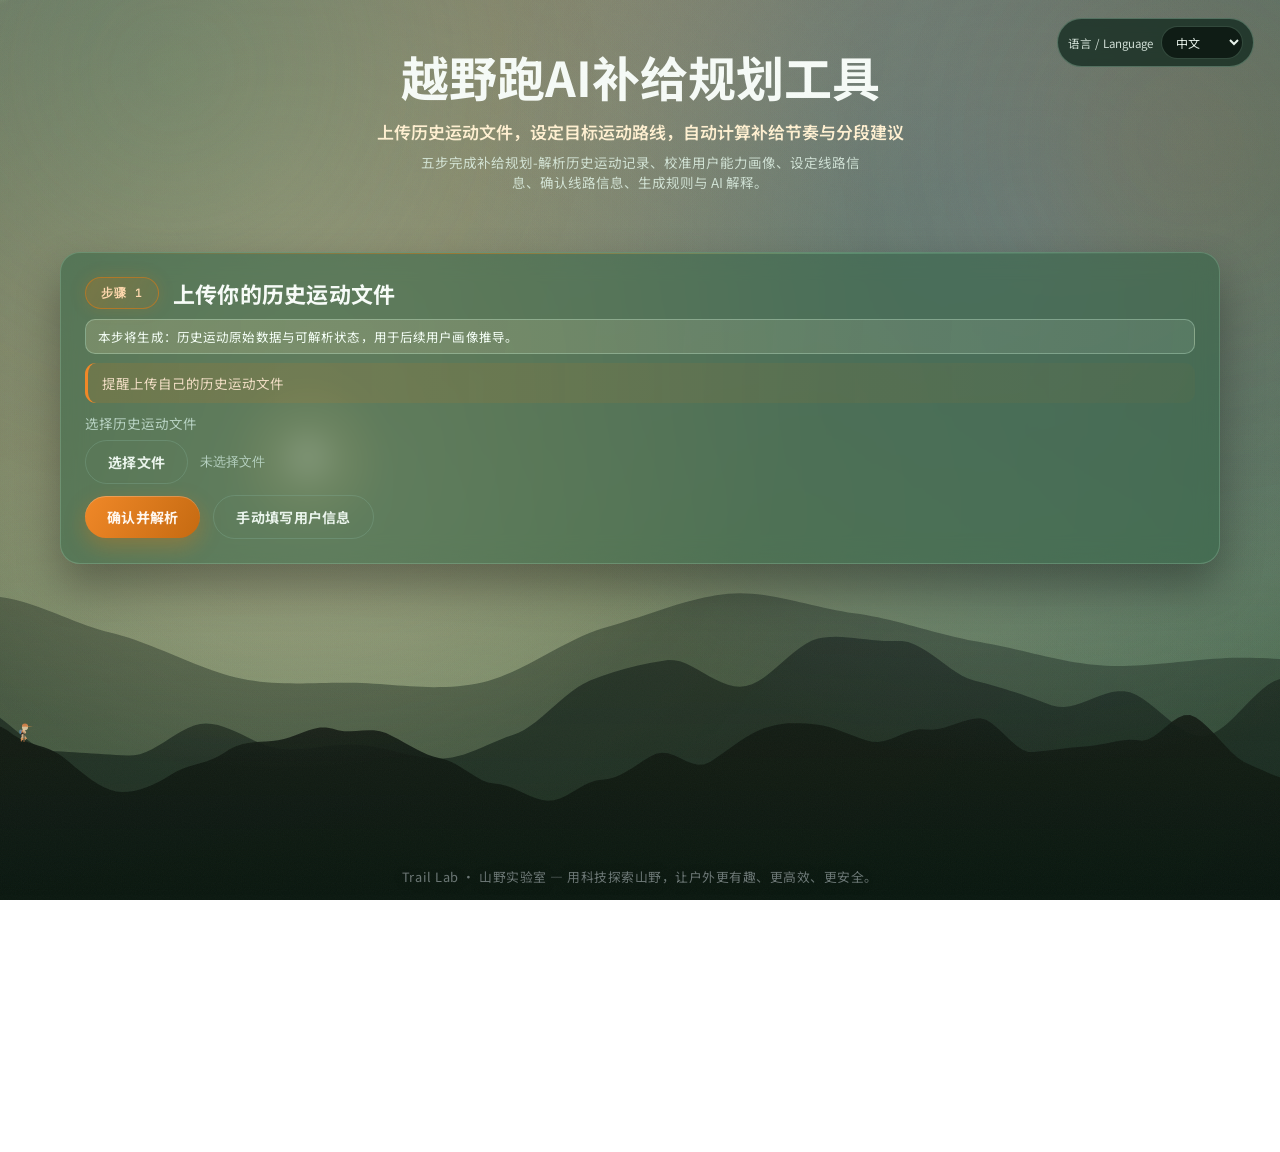
==== 03_Code/web/index.html @ bd2b6ee0 "feat(web): constrain step-3 aid-station distance & climb positions to total distance, climb heights " ====
<!doctype html>
<html lang="zh-CN">
  <head>
    <meta charset="UTF-8" />
    <meta name="viewport" content="width=device-width, initial-scale=1.0" />
    <title>Trail Lab · 山野实验室 — AI Fuel Planner</title>
    <link rel="preconnect" href="https://fonts.googleapis.com" />
    <link rel="preconnect" href="https://fonts.gstatic.com" crossorigin />
    <link
      href="https://fonts.googleapis.com/css2?family=Sora:wght@300;400;600;700;800&family=Noto+Sans+SC:wght@300;400;500;700;900&family=JetBrains+Mono:wght@400;600&display=swap"
      rel="stylesheet"
    />
    <link rel="stylesheet" href="./styles.css?v=20260807n" />
  </head>
  <body>
    <!-- 梦幻山野夜空背景层 -->
    <canvas id="bgCanvas" aria-hidden="true"></canvas>
    <div id="dayNightCycle" class="day-night-cycle" aria-hidden="true">
      <div class="cycle-layer day-layer"></div>
      <div class="cycle-layer dusk-layer"></div>
      <div class="cycle-layer night-layer"></div>
    </div>
    <div class="background-intro" aria-hidden="true">
      <div class="background-copy" id="backgroundHeroInner">
        <h1 id="heroTitle">越野跑智能补给规划 AI Trail run Fuel Planner</h1>
        <p class="hero-tagline" id="heroTagline">上传 FIT运动文件，自动计算补给节奏与分段建议</p>
        <p class="subtitle" id="heroSubtitle">五步完成补给规划-解析历史运动记录、校准用户能力画像、设定线路信息、确认线路信息、生成规则与 AI 解释。</p>
      </div>
    </div>
    <div class="bottom-intro" aria-hidden="true">
      <p class="intro-line intro-line-bottom" id="labIntro">Trail Lab · 山野实验室 — 用科技探索山野，让户外更有趣、更高效、更安全。</p>
    </div>
    <div class="floating-language-switcher">
      <label class="language-switcher">
        <span id="languageSwitcherLabel">语言 / Language</span>
        <select id="topLanguage">
          <option value="zh" selected>中文</option>
          <option value="en">English</option>
        </select>
      </label>
    </div>
    <div class="aurora aurora-a" aria-hidden="true"></div>
    <div class="aurora aurora-b" aria-hidden="true"></div>
    <div class="grain" aria-hidden="true"></div>

    <main class="app-shell">
      <div id="stepWorkspace" class="step-workspace">
      <span id="status" aria-live="polite"></span>
      <section class="panel step-panel is-active" id="step1Panel">
        <div class="step-heading">
          <span class="step-badge" id="stepBadge1">Step 1</span>
          <h2 id="step1Title">上传你的历史运动文件</h2>
        </div>
        <p class="step-purpose" id="stepHint1">本步将生成：历史运动原始数据与可解析状态，用于后续用户画像推导。</p>
        <p class="callout" id="step1Callout">提醒上传自己的历史运动文件</p>
        <div class="grid single">
          <label>
            <span id="activityFitLabel">选择历史运动文件</span>
            <div class="file-picker">
              <input id="fitFile" class="sr-only-file" type="file" accept=".fit" />
              <button id="fitFileTrigger" class="ghost-btn" type="button">选择文件</button>
              <span id="fitFileName" class="file-name">未选择文件</span>
            </div>
          </label>
        </div>
        <div class="actions left">
          <button id="confirmStep1Btn" type="button">确认并解析</button>
          <button id="manualProfileBtn" type="button" class="ghost-btn">手动填写用户信息</button>
        </div>
      </section>

      <section class="panel step-panel is-hidden" id="step2Panel">
        <div class="step-heading">
          <span class="step-badge" id="stepBadge2">Step 2</span>
          <h2 id="step2Title">确认历史运动概括与 User Profile</h2>
        </div>
        <p class="step-purpose" id="stepHint2">本步将生成：可编辑 User Profile，用于规则引擎能力评估与风险判断。</p>
        <p class="note strong" id="step2Note">提醒：以下显示内容均为运动设备自带信息，如信息不适用，请手动去掉信息或更改。</p>
        <div class="step2-layout">
          <div class="profile-stage" id="profileStage" aria-hidden="true">
            <div class="profile-silhouette" id="profileSilhouette">
              <span class="silhouette-head"></span>
              <span class="silhouette-body"></span>
            </div>
            <div class="profile-pulse"></div>
            <div class="profile-stats">
              <span id="profileGenderTag">Gender</span>
              <span id="profileWeightTag">Weight -</span>
              <span id="profileHrTag">MaxHR -</span>
            </div>
          </div>
          <div class="subpanel summary-panel">
            <h3 id="activitySummaryTitle">历史运动概括</h3>
            <div id="activitySummaryEditor" class="kv-list"></div>
          </div>
          <div class="subpanel profile-panel">
            <h3 id="userProfileTitle">User Profile</h3>
            <div id="userProfileEditor" class="grid two"></div>
          </div>
        </div>
        <div class="actions left">
          <button id="backStep2Btn" class="ghost-btn back-btn" type="button">返回上一步</button>
          <button id="confirmStep2Btn" type="button">确认活动信息</button>
        </div>
      </section>

      <section class="panel step-panel is-hidden" id="step3Panel">
        <div class="step-heading">
          <span class="step-badge" id="stepBadge3">Step 3</span>
          <h2 id="step3Title">目标路线参数 (Trail Only)</h2>
        </div>
        <p class="step-purpose" id="stepHint3">本步将生成：目标路线画像（距离、爬升、CP 与触发参数）。</p>
        <div class="mode-toggle" id="raceModeToggle">
          <button class="chip is-active" data-mode="manual" type="button" id="raceModeManualBtn">手动填写</button>
          <button class="chip" data-mode="fit" type="button" id="raceModeFitBtn">读取目标路线 FIT</button>
        </div>
        <div id="raceFitBlock" class="subpanel is-hidden">
          <h3 id="raceFitBlockTitle">读取目标路线 FIT</h3>
          <div class="grid single">
            <label>
              <span id="raceFitLabel">选择目标路线 FIT 文件</span>
              <div class="file-picker">
                <input id="raceFitFile" class="sr-only-file" type="file" accept=".fit" />
                <button id="raceFitFileTrigger" class="ghost-btn" type="button">选择文件</button>
                <span id="raceFitFileName" class="file-name">未选择文件</span>
              </div>
            </label>
          </div>
          <div class="actions left">
            <button id="parseRaceFitBtn" type="button">读取目标路线 FIT</button>
          </div>
          <div id="raceFitPreview" class="kv-list"></div>
        </div>
        <div class="subpanel">
          <h3 id="raceParamsTitle">路线参数</h3>
          <div id="raceProfileEditor" class="grid two"></div>
        </div>
        <div class="actions left">
          <button id="backStep3Btn" class="ghost-btn back-btn" type="button">返回上一步</button>
          <button id="confirmStep3Btn" type="button">确认路线参数</button>
        </div>
      </section>

      <section class="panel step-panel is-hidden" id="step4Panel">
        <div class="step-heading">
          <span class="step-badge" id="stepBadge4">Step 4</span>
          <h2 id="step4Title">路线、海拔、补给点概况图</h2>
        </div>
        <p class="step-purpose" id="stepHint4">本步将生成：路线轮廓图与补给触发点，帮助你直观看到补给节奏。</p>
        <p class="note" id="step4Note">基于当前目标路线参数模拟生成，用于确认补给点分布与坡段结构。</p>
        <div id="routeOverview" class="chart-card"></div>
        <div class="legend" id="routeLegend">
          <span id="legendLine"><i class="dot line"></i>路线海拔轮廓</span>
          <span id="legendCp"><i class="dot cp"></i>CP / 补给站</span>
          <span id="legendClimbSeg"><i class="dot climb"></i>爬坡路段</span>
        </div>
        <div class="actions left">
          <button id="backStep4Btn" class="ghost-btn back-btn" type="button">返回上一步</button>
          <button id="confirmStep4Btn" type="button">确认路线概况</button>
        </div>
      </section>

      <section class="panel step-panel is-hidden" id="step5Panel">
        <div class="step-heading">
          <span class="step-badge" id="stepBadge5">Step 5</span>
          <h2 id="step5Title">规则引擎与 AI 解释</h2>
        </div>
        <p class="step-purpose" id="stepHint5">本步将生成：规则契约 JSON、补给定量输出与 AI 可执行解释。</p>
        <div class="subpanel">
          <h3 id="aiPlannerTitle">AI Planner (可选)</h3>
          <div class="grid two">
            <label>
              <span id="providerLabel">Provider</span>
              <select id="provider">
                <option value="mock" selected>mock</option>
                <option value="openai">openai</option>
                <option value="deepseek">deepseek</option>
                <option value="gemini">gemini</option>
              </select>
            </label>
            <label>
              <span id="modelLabel">Model</span>
              <input id="model" type="text" value="gpt-4o-mini" />
            </label>
            <label>
              <span id="apiKeyLabel">API Key (浏览器端明文，仅本地实验)</span>
              <input id="apiKey" type="password" placeholder="可留空使用 mock" />
            </label>
            <label>
              <span id="temperatureLabel">Temperature</span>
              <input id="temperature" type="number" min="0" max="1.5" step="0.1" value="0.6" />
            </label>
          </div>
          <p class="note" id="aiPlannerNote">提示：浏览器端调用第三方模型可能受 CORS 限制。若失败请先使用 mock 验证全流程。</p>
        </div>
        <div class="actions left">
          <button id="backStep5Btn" class="ghost-btn back-btn" type="button">返回上一步</button>
          <button id="runBtn" type="button">开始计算并生成解释</button>
        </div>
        <div class="grid single outputs">
          <section class="subpanel">
            <h3 id="contractOutputTitle">Rule Contract JSON</h3>
            <pre id="contractOutput" class="output"></pre>
          </section>
          <section class="subpanel">
            <h3 id="engineOutputTitle">Rule Engine 输出</h3>
            <pre id="engineOutput" class="output"></pre>
          </section>
          <section class="subpanel">
            <h3 id="aiOutputTitle">AI Planner 输出</h3>
            <pre id="aiOutput" class="output"></pre>
          </section>
        </div>
      </section>
      </div>

    </main>

    <script src="./bg.js?v=20260806u"></script>
    <script type="module" src="./app.js?v=20260807u"></script>
  </body>
</html>
---- 03_Code/web/styles.css ----
/* ============================================================
   Trail Lab · 山野实验室 — AI Fuel Planner
   深林绿 × 探索橙 × 山野夜空 · 户外极客实验室美学
   ============================================================ */

:root {
  --forest: #2f6b49;
  --forest-deep: #173826;
  --ember: #f08828;
  --ember-soft: #f7b054;
  --ember-deep: #c56a11;
  --ink: #f6fbf7;
  --muted: #b7d2c2;
  --line: rgba(171, 219, 189, 0.26);
  --panel: rgba(45, 98, 66, 0.5);
  --subpanel: rgba(35, 84, 57, 0.58);
  --cp: #4f9cf0;
  --supp: #ff9d36;
  --climb: #ff4f7e;
  --font-display: "Sora", "Noto Sans SC", "PingFang SC", "Microsoft YaHei", sans-serif;
  --font-body: "Noto Sans SC", "PingFang SC", "Microsoft YaHei", sans-serif;
  --font-mono: "JetBrains Mono", "SF Mono", "Menlo", "Consolas", monospace;
}

* {
  box-sizing: border-box;
}

html {
  scroll-behavior: smooth;
}

body {
  margin: 0;
  font-family: var(--font-body);
  color: var(--ink);
  background:
    radial-gradient(ellipse 75% 62% at 50% -10%, rgba(239, 195, 104, 0.33) 0%, transparent 60%),
    linear-gradient(168deg, #285f44 0%, #2f6b49 38%, #447958 72%, #315f46 100%);
  background-attachment: fixed;
  min-height: 100vh;
  overflow-x: hidden;
}

.day-night-cycle {
  position: fixed;
  inset: 0;
  z-index: 0;
  pointer-events: none;
  overflow: hidden;
}

.cycle-layer {
  position: absolute;
  inset: 0;
}

.day-layer {
  background: radial-gradient(circle at 22% 20%, rgba(255, 239, 182, 0.34), rgba(255, 239, 182, 0) 48%);
  animation: dayLayerCycle 34s linear infinite;
}

.dusk-layer {
  background: linear-gradient(180deg, rgba(255, 181, 112, 0.16) 0%, rgba(255, 145, 80, 0.11) 48%, rgba(40, 76, 55, 0) 100%);
  animation: duskLayerCycle 34s linear infinite;
}

.night-layer {
  background: radial-gradient(circle at 80% 24%, rgba(118, 148, 235, 0.2), rgba(118, 148, 235, 0) 45%), linear-gradient(180deg, rgba(25, 44, 68, 0.26) 0%, rgba(18, 38, 52, 0.18) 45%, rgba(22, 52, 36, 0) 100%);
  animation: nightLayerCycle 34s linear infinite;
}

@keyframes dayLayerCycle {
  0%,
  30% {
    opacity: 1;
  }
  50%,
  88% {
    opacity: 0.08;
  }
  100% {
    opacity: 1;
  }
}

@keyframes duskLayerCycle {
  0%,
  18% {
    opacity: 0.1;
  }
  35%,
  60% {
    opacity: 0.65;
  }
  80%,
  100% {
    opacity: 0.12;
  }
}

@keyframes nightLayerCycle {
  0%,
  40% {
    opacity: 0.06;
  }
  63%,
  84% {
    opacity: 0.92;
  }
  100% {
    opacity: 0.06;
  }
}

.background-intro {
  position: fixed;
  inset: 0;
  z-index: 2;
  pointer-events: none;
  display: grid;
  align-content: start;
  justify-items: center;
  padding-top: clamp(12px, 2.5vh, 30px);
}

.background-copy {
  width: min(780px, 90vw);
  text-align: center;
}

.background-copy .intro-line-main {
  margin: 0;
}

.background-copy .intro-line-flow {
  margin: 5px 0 0;
}

.background-copy #heroTitle {
  margin: clamp(12px, 2vh, 22px) 0 0;
  font-size: clamp(30px, 3.8vw, 48px);
  text-align: center;
}

.background-copy .hero-tagline {
  margin-top: 8px;
  color: #fff0d1;
}

.background-copy .subtitle {
  margin: 8px auto 0;
  color: rgba(229, 247, 235, 0.8);
}

/* 英文 hero 更紧凑，避免被主功能区域遮挡 */
html:lang(en) .background-copy #heroTitle {
  font-size: clamp(22px, 2.6vw, 34px);
  line-height: 1.16;
}

html:lang(en) .app-shell {
  margin-top: clamp(240px, 30vh, 330px);
}

.intro-line {
  font-size: clamp(11px, 1.15vw, 15px);
  letter-spacing: 0.04em;
  text-shadow: 0 2px 14px rgba(8, 24, 36, 0.42);
  color: rgba(238, 248, 255, 0.7);
}

/* 底部介绍 —— 固定在页面最底端 */
.bottom-intro {
  position: fixed;
  left: 0;
  right: 0;
  bottom: clamp(8px, 1.6vh, 18px);
  z-index: 2;
  pointer-events: none;
  text-align: center;
  padding: 0 16px;
}

.bottom-intro .intro-line-bottom {
  margin: 0;
  font-size: clamp(10px, 1vw, 13px);
  opacity: 0.6;
}
@keyframes introBreath {
  0%,
  100% {
    opacity: 0.72;
  }
  50% {
    opacity: 1;
  }
}

::selection {
  background: rgba(255, 122, 0, 0.4);
  color: #fff;
}

/* ---------------- 背景层 ---------------- */

#bgCanvas {
  position: fixed;
  inset: 0;
  z-index: 0;
  pointer-events: none;
}

.aurora {
  position: fixed;
  z-index: 0;
  pointer-events: none;
  border-radius: 50%;
  filter: blur(90px);
  opacity: 0.5;
  will-change: transform;
}

.aurora-a {
  width: 55vw;
  height: 55vw;
  top: -22vw;
  left: -14vw;
  background: radial-gradient(circle, rgba(46, 120, 82, 0.5) 0%, transparent 65%);
  animation: auroraDrift 26s ease-in-out infinite alternate;
}

.aurora-b {
  width: 46vw;
  height: 46vw;
  top: -12vw;
  right: -16vw;
  background: radial-gradient(circle, rgba(255, 122, 0, 0.3) 0%, transparent 65%);
  animation: auroraDrift 32s ease-in-out infinite alternate-reverse;
}

@keyframes auroraDrift {
  0% {
    transform: translate3d(0, 0, 0) scale(1);
  }
  50% {
    transform: translate3d(6vw, 4vw, 0) scale(1.12);
  }
  100% {
    transform: translate3d(-4vw, 7vw, 0) scale(0.94);
  }
}

.grain {
  position: fixed;
  inset: 0;
  z-index: 2;
  pointer-events: none;
  opacity: 0.05;
  background-image: url("data:image/svg+xml,%3Csvg xmlns='http://www.w3.org/2000/svg' width='120' height='120'%3E%3Cfilter id='n'%3E%3CfeTurbulence type='fractalNoise' baseFrequency='0.85' numOctaves='2'/%3E%3C/filter%3E%3Crect width='120' height='120' filter='url(%23n)' opacity='0.7'/%3E%3C/svg%3E");
}

/* ---------------- 布局骨架 ---------------- */

.app-shell {
  position: relative;
  z-index: 2;
  width: min(1160px, 92vw);
  margin: clamp(200px, 28vh, 320px) auto 72px;
  display: grid;
  gap: 18px;
}

/* ---------------- Hero ---------------- */

.hero {
  order: 2;
  position: relative;
  overflow: hidden;
  border-radius: 26px;
  padding: 26px clamp(22px, 4vw, 48px) 34px;
  border: 1px solid rgba(126, 168, 142, 0.28);
  background:
    radial-gradient(ellipse 52% 80% at 82% 22%, rgba(248, 190, 80, 0.2) 0%, transparent 58%),
    linear-gradient(135deg, rgba(41, 88, 60, 0.9) 0%, rgba(36, 75, 52, 0.86) 46%, rgba(49, 98, 68, 0.86) 100%);
  backdrop-filter: blur(14px);
  -webkit-backdrop-filter: blur(14px);
  box-shadow:
    0 30px 60px rgba(0, 0, 0, 0.45),
    inset 0 1px 0 rgba(255, 255, 255, 0.06);
}

.floating-language-switcher {
  position: fixed;
  top: 18px;
  right: clamp(10px, 2.6vw, 26px);
  z-index: 6;
}

.floating-language-switcher .language-switcher {
  gap: 8px;
  padding: 7px 10px;
  border-radius: 999px;
  background: rgba(14, 38, 27, 0.74);
  border: 1px solid rgba(176, 224, 195, 0.32);
  backdrop-filter: blur(8px);
  -webkit-backdrop-filter: blur(8px);
}

.floating-language-switcher .language-switcher span {
  color: rgba(236, 249, 241, 0.86);
  font-size: 11.5px;
}

.floating-language-switcher .language-switcher select {
  padding: 6px 10px;
  border-radius: 999px;
  font-size: 12px;
}

.hero::before {
  content: "";
  position: absolute;
  inset: 0;
  background:
    linear-gradient(rgba(140, 200, 165, 0.05) 1px, transparent 1px),
    linear-gradient(90deg, rgba(140, 200, 165, 0.05) 1px, transparent 1px);
  background-size: 44px 44px;
  mask-image: radial-gradient(ellipse 70% 80% at 30% 40%, black 0%, transparent 75%);
  -webkit-mask-image: radial-gradient(ellipse 70% 80% at 30% 40%, black 0%, transparent 75%);
  pointer-events: none;
}

.hero-topbar {
  position: relative;
  z-index: 3;
  display: flex;
  align-items: center;
  justify-content: space-between;
  gap: 16px;
  flex-wrap: wrap;
  margin-bottom: 8px;
}

.brand-mark {
  display: inline-flex;
  align-items: center;
  gap: 12px;
}

.brand-sigil {
  display: inline-flex;
  width: 42px;
  height: 42px;
  align-items: center;
  justify-content: center;
  border-radius: 13px;
  color: var(--ember-soft);
  background: linear-gradient(140deg, rgba(255, 122, 0, 0.16), rgba(255, 122, 0, 0.05));
  border: 1px solid rgba(255, 122, 0, 0.35);
  box-shadow: 0 0 22px rgba(255, 122, 0, 0.22);
  animation: sigilGlow 4.5s ease-in-out infinite;
}

.brand-sigil svg {
  width: 26px;
  height: 26px;
}

.sigil-sun {
  animation: sigilSun 4.5s ease-in-out infinite;
}

@keyframes sigilGlow {
  0%,
  100% {
    box-shadow: 0 0 16px rgba(255, 122, 0, 0.18);
  }
  50% {
    box-shadow: 0 0 30px rgba(255, 122, 0, 0.38);
  }
}

@keyframes sigilSun {
  0%,
  100% {
    opacity: 0.75;
  }
  50% {
    opacity: 1;
  }
}

.brand-text {
  font-family: var(--font-display);
  font-weight: 800;
  font-size: 19px;
  letter-spacing: 0.02em;
}

.brand-text em {
  font-style: normal;
  font-weight: 400;
  font-size: 13px;
  color: var(--muted);
  margin-left: 8px;
  letter-spacing: 0.14em;
}

.language-switcher {
  display: inline-flex;
  align-items: center;
  gap: 10px;
  font-size: 12.5px;
  color: var(--muted);
}

.language-switcher select {
  padding: 7px 12px;
  border-radius: 999px;
  font-size: 13px;
}

.hero-inner {
  position: relative;
  z-index: 2;
  display: grid;
  grid-template-columns: minmax(0, 1.45fr) minmax(0, 0.9fr);
  gap: 24px;
  align-items: center;
}

.eyebrow {
  display: inline-flex;
  align-items: center;
  gap: 10px;
  margin: 0 0 16px;
  text-transform: uppercase;
  letter-spacing: 0.22em;
  font-size: 11.5px;
  font-weight: 600;
  color: var(--ember-soft);
}

.eyebrow-pulse {
  width: 8px;
  height: 8px;
  border-radius: 50%;
  background: var(--ember);
  box-shadow: 0 0 0 0 rgba(255, 122, 0, 0.55);
  animation: pulseDot 2.2s ease-out infinite;
}

@keyframes pulseDot {
  0% {
    box-shadow: 0 0 0 0 rgba(255, 122, 0, 0.55);
  }
  70% {
    box-shadow: 0 0 0 12px rgba(255, 122, 0, 0);
  }
  100% {
    box-shadow: 0 0 0 0 rgba(255, 122, 0, 0);
  }
}

.hero h1 {
  margin: 0;
  font-family: var(--font-display);
  font-size: clamp(32px, 5.1vw, 58px);
  font-weight: 800;
  line-height: 1.02;
  letter-spacing: -0.02em;
  background: linear-gradient(115deg, #f4fbf5 30%, #ffd9ae 58%, var(--ember) 92%);
  -webkit-background-clip: text;
  background-clip: text;
  -webkit-text-fill-color: transparent;
  animation: titleSheen 7s ease-in-out infinite;
  background-size: 180% 100%;
}

@keyframes titleSheen {
  0%,
  100% {
    background-position: 0% 50%;
  }
  50% {
    background-position: 100% 50%;
  }
}

.hero-tagline {
  margin: 12px 0 0;
  font-size: clamp(14px, 1.45vw, 17px);
  font-weight: 600;
  color: #ffe2bb;
}

.subtitle {
  margin: 8px 0 0;
  font-size: 13.5px;
  color: var(--muted);
  max-width: 56ch;
  line-height: 1.55;
}

.hero-flow {
  display: inline-block;
  margin: 12px 0 0;
  padding: 9px 16px;
  border-radius: 10px;
  color: #9fe0bb;
  background: rgba(10, 22, 16, 0.65);
  border: 1px solid rgba(126, 200, 155, 0.2);
  font-family: var(--font-mono);
  font-size: 11.5px;
  letter-spacing: 0.03em;
  white-space: nowrap;
  overflow: hidden;
  max-width: 100%;
  text-overflow: ellipsis;
}

.hero-chips {
  display: flex;
  flex-wrap: wrap;
  gap: 9px;
  margin-top: 12px;
}

.hero-chip {
  padding: 6px 13px;
  border-radius: 999px;
  font-size: 12px;
  font-weight: 500;
  color: #cfe6d6;
  background: rgba(31, 61, 46, 0.5);
  border: 1px solid rgba(126, 168, 142, 0.3);
  transition: transform 0.25s ease, border-color 0.25s ease, box-shadow 0.25s ease;
}

.hero-chip:hover {
  transform: translateY(-2px);
  border-color: rgba(255, 122, 0, 0.55);
  box-shadow: 0 6px 18px rgba(255, 122, 0, 0.16);
}

.cp-marker {
  fill: #5cb9ff;
  stroke: #d7f2ff;
  stroke-width: 2;
  animation: cpBlink 2.4s ease-in-out infinite;
}

@keyframes cpBlink {
  0%,
  100% {
    opacity: 0.7;
    transform: scale(1);
  }
  50% {
    opacity: 1;
    transform: scale(1.25);
  }
}

.runner-sprite {
  position: absolute;
  width: 20px;
  height: 26px;
  transform-origin: center bottom;
  animation: runnerTraverse 9.4s linear infinite;
  z-index: 4;
  filter: drop-shadow(0 1px 4px rgba(0, 0, 0, 0.35));
}

.runner-head {
  position: absolute;
  left: 7px;
  top: 0;
  width: 7px;
  height: 7px;
  border-radius: 50%;
  background: #ffe8bd;
  box-shadow: 0 0 8px rgba(255, 223, 170, 0.55);
}

.runner-torso {
  position: absolute;
  left: 6px;
  top: 6px;
  width: 8px;
  height: 12px;
  border-radius: 5px;
  background: linear-gradient(180deg, #ffd58a, #f1a24a 70%, #dd7c2b);
  animation: torsoBounce 0.72s ease-in-out infinite;
}

.runner-leg {
  position: absolute;
  top: 16px;
  width: 3px;
  height: 10px;
  border-radius: 3px;
  background: #f6d9ab;
  transform-origin: top center;
  animation: legRun 0.36s ease-in-out infinite;
}

.runner-leg-a {
  left: 6px;
}

.runner-leg-b {
  left: 11px;
  animation-delay: 0.18s;
}

@keyframes torsoBounce {
  0%,
  100% {
    transform: translateY(0);
  }
  50% {
    transform: translateY(-1.4px);
  }
}

@keyframes runnerTraverse {
  0% {
    left: 8%;
    bottom: 12%;
    transform: translateY(0) rotate(-8deg);
  }
  12% {
    left: 18%;
    bottom: 18%;
    transform: translateY(-3px) rotate(-4deg);
  }
  25% {
    left: 31%;
    bottom: 24%;
    transform: translateY(-1px) rotate(3deg);
  }
  38% {
    left: 41%;
    bottom: 20%;
    transform: translateY(1px) rotate(-5deg);
  }
  54% {
    left: 56%;
    bottom: 30%;
    transform: translateY(-4px) rotate(4deg);
  }
  68% {
    left: 68%;
    bottom: 32%;
    transform: translateY(-2px) rotate(-2deg);
  }
  83% {
    left: 80%;
    bottom: 45%;
    transform: translateY(-4px) rotate(6deg);
  }
  100% {
    left: 91%;
    bottom: 54%;
    transform: translateY(-1px) rotate(-3deg);
  }
}

@keyframes legRun {
  0%,
  100% {
    transform: rotate(-20deg);
  }
  50% {
    transform: rotate(28deg);
  }
}

.deco-readout {
  position: absolute;
  padding: 9px 13px;
  border-radius: 11px;
  font-family: var(--font-mono);
  font-size: 11px;
  line-height: 1.55;
  color: #e4fff1;
  background: rgba(36, 84, 58, 0.74);
  border: 1px solid rgba(176, 220, 197, 0.4);
  box-shadow: 0 10px 26px rgba(0, 0, 0, 0.35);
  backdrop-filter: blur(6px);
}

.readout-a {
  top: 6%;
  right: 2%;
  animation: floaty 5.2s ease-in-out infinite;
}

.readout-b {
  bottom: 8%;
  left: 0%;
  color: #fff1d9;
  border-color: rgba(255, 204, 129, 0.42);
  animation: floaty 6.4s ease-in-out 0.8s infinite;
}

@keyframes floaty {
  0%,
  100% {
    transform: translateY(0);
  }
  50% {
    transform: translateY(-11px);
  }
}

.hero-scrollhint {
  position: relative;
  z-index: 2;
  display: flex;
  align-items: center;
  gap: 14px;
  margin-top: 8px;
}

.scrollhint-line {
  flex: 0 0 74px;
  height: 1px;
  background: linear-gradient(90deg, var(--ember), transparent);
  animation: lineFlow 2.6s ease-in-out infinite;
}

@keyframes lineFlow {
  0%,
  100% {
    opacity: 0.45;
  }
  50% {
    opacity: 1;
  }
}

.scrollhint-text {
  font-family: var(--font-mono);
  font-size: 10.5px;
  letter-spacing: 0.3em;
  color: var(--muted);
}

/* ---------------- 面板与入场动画 ---------------- */

.panel {
  position: relative;
  background: var(--panel);
  border: 1px solid var(--line);
  border-radius: 20px;
  padding: clamp(16px, 2vw, 24px);
  backdrop-filter: blur(12px);
  -webkit-backdrop-filter: blur(12px);
  box-shadow: 0 22px 44px rgba(0, 0, 0, 0.32);
  overflow: hidden;
  /* 入场初始态 */
  opacity: 0;
  transform: translateY(34px);
  transition: opacity 0.7s cubic-bezier(0.22, 1, 0.36, 1), transform 0.7s cubic-bezier(0.22, 1, 0.36, 1);
}

.step-workspace {
  order: 1;
  position: relative;
  min-height: clamp(420px, 62vh, 760px);
}

.step-workspace .step-panel {
  position: relative;
}

.step-workspace .step-panel:not(.is-hidden) {
  animation: stepEnter 0.42s cubic-bezier(0.2, 0.9, 0.2, 1);
}

@keyframes stepEnter {
  from {
    opacity: 0;
    transform: translateY(14px) scale(0.985);
    filter: blur(4px);
  }
  to {
    opacity: 1;
    transform: translateY(0) scale(1);
    filter: blur(0);
  }
}

.panel.in-view {
  opacity: 1;
  transform: translateY(0);
}

.panel::before {
  content: "";
  position: absolute;
  top: 0;
  left: 0;
  right: 0;
  height: 1px;
  background: linear-gradient(90deg, transparent, rgba(255, 122, 0, 0.55), rgba(140, 220, 170, 0.4), transparent);
  opacity: 0.7;
}

.step-panel.is-hidden,
.subpanel.is-hidden {
  display: none;
}

.step-heading {
  display: flex;
  align-items: center;
  gap: 14px;
  margin-bottom: 10px;
}

.step-heading h2 {
  margin: 0;
  font-family: var(--font-display);
  font-size: clamp(18px, 2vw, 22px);
  font-weight: 700;
  letter-spacing: 0.01em;
}

.step-purpose {
  margin: 0 0 9px;
  padding: 7px 12px;
  border-radius: 10px;
  border: 1px solid rgba(191, 233, 204, 0.36);
  background: linear-gradient(95deg, rgba(244, 223, 172, 0.2), rgba(233, 250, 238, 0.1));
  font-size: 12.5px;
  color: #f5fff7;
  letter-spacing: 0.01em;
}

.step2-layout {
  display: grid;
  grid-template-columns: minmax(0, 1.15fr) minmax(0, 1fr);
  grid-template-rows: auto 1fr;
  gap: 12px;
  align-items: stretch;
}

/* L 型布局：用户能力画像占左列 + 底行，活动概况位于右上角 */
.step2-layout > .profile-stage {
  grid-column: 1;
  grid-row: 1;
  align-self: stretch;
}

.step2-layout > .summary-panel {
  grid-column: 2;
  grid-row: 1;
  align-self: stretch;
  margin-top: 0;
}

.step2-layout > .profile-panel {
  grid-column: 1 / -1;
  grid-row: 2;
  margin-top: 0;
}

.summary-panel .kv-list {
  grid-template-columns: repeat(2, minmax(0, 1fr));
}

.profile-panel {
  display: grid;
  gap: 10px;
}

.profile-stage {
  position: relative;
  min-height: 170px;
  border-radius: 14px;
  border: 1px solid rgba(184, 232, 199, 0.34);
  background: linear-gradient(160deg, rgba(60, 123, 88, 0.5), rgba(48, 102, 72, 0.54));
  overflow: hidden;
}

.profile-silhouette {
  position: absolute;
  left: 18px;
  bottom: 0;
  width: 112px;
  height: 152px;
  filter: drop-shadow(0 10px 18px rgba(16, 40, 26, 0.4));
}

.silhouette-head {
  position: absolute;
  top: 0;
  left: 34px;
  width: 44px;
  height: 44px;
  border-radius: 50%;
  background: linear-gradient(145deg, rgba(248, 236, 199, 0.94), rgba(241, 205, 145, 0.88));
}

.silhouette-body {
  position: absolute;
  top: 40px;
  left: 18px;
  width: 78px;
  height: 110px;
  border-radius: 18px 18px 28px 28px;
  background: linear-gradient(150deg, rgba(246, 148, 58, 0.95), rgba(201, 104, 20, 0.9));
}

.profile-silhouette.is-female .silhouette-body {
  border-radius: 20px 20px 40px 40px;
  clip-path: polygon(22% 0%, 78% 0%, 100% 100%, 0% 100%);
}

.profile-silhouette.is-nonbinary .silhouette-body {
  background: linear-gradient(145deg, rgba(100, 186, 255, 0.88), rgba(74, 138, 214, 0.92));
}

.profile-pulse {
  position: absolute;
  left: 14px;
  bottom: 16px;
  width: 120px;
  height: 120px;
  border-radius: 50%;
  border: 1px solid rgba(228, 247, 236, 0.28);
  animation: profilePulse 2.8s ease-out infinite;
}

@keyframes profilePulse {
  0% {
    transform: scale(0.72);
    opacity: 0.9;
  }
  100% {
    transform: scale(1.18);
    opacity: 0;
  }
}

.profile-stats {
  position: absolute;
  right: 14px;
  top: 14px;
  display: grid;
  gap: 8px;
}

.profile-stats span {
  display: inline-block;
  min-width: 146px;
  padding: 6px 10px;
  border-radius: 999px;
  border: 1px solid rgba(233, 250, 240, 0.34);
  background: rgba(24, 56, 38, 0.42);
  font-family: var(--font-mono);
  font-size: 11.5px;
  color: #ecfff4;
  text-align: center;
}

.subpanel h3 {
  margin: 0;
  font-family: var(--font-display);
  font-size: 15px;
  font-weight: 600;
  color: #d8ecdd;
  letter-spacing: 0.03em;
}

.step-badge {
  position: relative;
  display: inline-flex;
  align-items: center;
  justify-content: center;
  min-width: 74px;
  padding: 7px 13px;
  border-radius: 999px;
  background: linear-gradient(120deg, rgba(255, 122, 0, 0.2), rgba(255, 122, 0, 0.08));
  border: 1px solid rgba(255, 122, 0, 0.45);
  color: #ffd9ae;
  font-family: var(--font-mono);
  font-size: 11.5px;
  font-weight: 600;
  letter-spacing: 0.1em;
  text-transform: uppercase;
  box-shadow: 0 0 18px rgba(255, 122, 0, 0.14);
}

.subpanel {
  position: relative;
  background: var(--subpanel);
  border: 1px solid rgba(126, 168, 142, 0.2);
  border-radius: 15px;
  padding: 16px;
  margin-top: 12px;
  transition: border-color 0.3s ease, box-shadow 0.3s ease, transform 0.3s ease;
}

.subpanel:hover {
  border-color: rgba(255, 122, 0, 0.32);
  box-shadow: 0 12px 30px rgba(0, 0, 0, 0.28), 0 0 24px rgba(255, 122, 0, 0.06);
}

.grid {
  display: grid;
  gap: 13px;
}

.grid.two {
  grid-template-columns: repeat(2, minmax(0, 1fr));
}

.grid.single {
  grid-template-columns: 1fr;
}

/* 用户能力画像：左列 = HRV / HRV 状态 / ITRA / UTMB；心率区间在右列跨 3 行，与左列三字段同高 */
#userProfileEditor .field-row[data-row-key="hrv"],
#userProfileEditor .field-row[data-row-key="hrvStatus"] {
  grid-column: 1;
}

#userProfileEditor .field-row[data-row-key="hrvStatus"] {
  grid-row: 4;
  align-self: stretch;
}

#userProfileEditor .field-row[data-row-key="itraPoints"] {
  grid-column: 1;
  grid-row: 5;
  align-self: stretch;
}

#userProfileEditor .field-row[data-row-key="utmbPoints"] {
  grid-column: 1;
  grid-row: 6;
  align-self: stretch;
}

#userProfileEditor .field-row[data-row-key="heartRateZones"] {
  grid-column: 2;
  grid-row: 4 / 7;
}

/* 用户能力画像：字段顶部对齐（不随同排高字段拉伸），输入框统一高度、宽度自然 */
#userProfileEditor .field-row {
  align-self: start;
}

#userProfileEditor input[data-field],
#userProfileEditor select[data-field],
#userProfileEditor .hrzone-input {
  height: 42px;
  box-sizing: border-box;
}

.auto-fit {
  align-items: start;
}

label {
  display: grid;
  gap: 7px;
  font-size: 13.5px;
  color: var(--muted);
}

.field-help {
  font-size: 12px;
  color: var(--muted);
}

.field-info {
  display: inline-flex;
  align-items: center;
  justify-content: center;
  width: 16px;
  height: 16px;
  border-radius: 50%;
  border: 1px solid rgba(126, 168, 142, 0.55);
  background: rgba(24, 56, 38, 0.62);
  color: #d8ecdd;
  font-size: 11px;
  font-weight: 700;
  line-height: 1;
  cursor: help;
  position: relative;
  flex: 0 0 auto;
}

.field-info::after {
  content: attr(data-tooltip);
  position: absolute;
  left: 50%;
  bottom: calc(100% + 9px);
  transform: translateX(-50%) translateY(4px);
  width: max-content;
  max-width: 280px;
  padding: 9px 11px;
  border-radius: 9px;
  background: rgba(9, 20, 14, 0.97);
  border: 1px solid rgba(126, 168, 142, 0.45);
  color: #e9f3ec;
  font-size: 12px;
  font-weight: 400;
  line-height: 1.5;
  text-align: left;
  white-space: normal;
  box-shadow: 0 10px 26px rgba(0, 0, 0, 0.4);
  z-index: 40;
  pointer-events: none;
  opacity: 0;
  visibility: hidden;
  transition: opacity 0.16s ease, transform 0.16s ease, visibility 0.16s;
}

.field-info:hover::after,
.field-info:focus::after {
  opacity: 1;
  visibility: visible;
  transform: translateX(-50%) translateY(0);
}

input,
select,
button,
textarea {
  font: inherit;
}

input,
select,
textarea {
  border: 1px solid rgba(126, 168, 142, 0.32);
  background: rgba(9, 18, 13, 0.72);
  border-radius: 11px;
  padding: 10px 12px;
  color: #e9f3ec;
  transition: border-color 0.25s ease, box-shadow 0.25s ease, background 0.25s ease;
}

input:hover,
select:hover,
textarea:hover {
  border-color: rgba(126, 168, 142, 0.55);
}

input:focus,
select:focus,
textarea:focus {
  outline: none;
  border-color: var(--ember);
  box-shadow: 0 0 0 3px rgba(255, 122, 0, 0.2), 0 0 20px rgba(255, 122, 0, 0.1);
  background: rgba(12, 22, 16, 0.85);
}

textarea {
  min-height: 90px;
  resize: vertical;
}

.actions {
  display: flex;
  align-items: center;
  gap: 13px;
  margin-top: 11px;
}

.actions.left {
  justify-content: flex-start;
}

/* ---------------- 按钮 ---------------- */

button {
  position: relative;
  border: none;
  border-radius: 999px;
  padding: 11px 22px;
  background: linear-gradient(120deg, var(--ember) 0%, var(--ember-deep) 100%);
  color: #fff7ef;
  font-weight: 700;
  font-size: 14px;
  letter-spacing: 0.02em;
  cursor: pointer;
  overflow: hidden;
  box-shadow: 0 8px 22px rgba(255, 122, 0, 0.28), inset 0 1px 0 rgba(255, 255, 255, 0.22);
  transition: transform 0.22s ease, box-shadow 0.22s ease, filter 0.22s ease;
}

button::after {
  content: "";
  position: absolute;
  top: 0;
  left: -80%;
  width: 55%;
  height: 100%;
  background: linear-gradient(100deg, transparent, rgba(255, 255, 255, 0.35), transparent);
  transform: skewX(-20deg);
  transition: left 0.55s ease;
}

button:hover {
  transform: translateY(-2px);
  filter: brightness(1.07);
  box-shadow: 0 12px 30px rgba(255, 122, 0, 0.4), inset 0 1px 0 rgba(255, 255, 255, 0.25);
}

button:hover::after {
  left: 130%;
}

button:active {
  transform: translateY(0);
}

button:disabled {
  opacity: 0.55;
  cursor: wait;
  transform: none;
}

#status {
  position: sticky;
  top: 0;
  z-index: 30;
  display: block;
  margin: 0 0 14px;
  padding: 10px 14px;
  font-size: 13.5px;
  line-height: 1.5;
  color: var(--ink);
  background: linear-gradient(90deg, rgba(30, 66, 47, 0.94), rgba(30, 66, 47, 0.86));
  border-left: 3px solid var(--ember);
  border-radius: 0 0 10px 10px;
  box-shadow: 0 6px 18px rgba(10, 26, 18, 0.35);
  backdrop-filter: blur(8px);
}

#status:empty {
  display: none;
}

#status.is-error {
  color: #ffe4de;
  background: linear-gradient(90deg, rgba(74, 30, 26, 0.94), rgba(74, 30, 26, 0.86));
  border-left-color: #ff6b5e;
}

.callout {
  margin: 0 0 10px;
  padding: 10px 14px;
  border-left: 3px solid var(--ember);
  background: linear-gradient(90deg, rgba(255, 122, 0, 0.12), rgba(255, 122, 0, 0.03));
  border-radius: 11px;
  color: #f0ddc4;
  font-size: 13.5px;
}

.note {
  margin: 10px 0 0;
  color: var(--muted);
  font-size: 13px;
  line-height: 1.6;
}

.note.strong {
  margin: 0 0 13px;
  padding: 10px 13px;
  border-radius: 10px;
  background: rgba(79, 156, 240, 0.08);
  border: 1px solid rgba(79, 156, 240, 0.22);
  color: #b9d4ee;
}

/* ---------------- 模式切换 Chip ---------------- */

.mode-toggle {
  display: flex;
  gap: 10px;
  margin-bottom: 6px;
}

.chip {
  background: rgba(31, 61, 46, 0.55);
  border: 1px solid rgba(126, 168, 142, 0.3);
  color: #cfe3d5;
  box-shadow: none;
  font-weight: 600;
}

.chip::after {
  display: none;
}

.chip:hover {
  border-color: rgba(255, 122, 0, 0.5);
  box-shadow: 0 8px 20px rgba(0, 0, 0, 0.25);
}

.chip.is-active {
  background: linear-gradient(120deg, var(--ember), var(--ember-deep));
  border-color: transparent;
  color: #fff7ef;
  box-shadow: 0 8px 22px rgba(255, 122, 0, 0.3);
}

/* ---------------- KV 数据卡 ---------------- */

.kv-list {
  display: grid;
  grid-template-columns: repeat(2, minmax(0, 1fr));
  gap: 10px;
  margin-top: 12px;
}

.kv-item {
  padding: 11px 12px;
  border-radius: 11px;
  border: 1px solid rgba(126, 168, 142, 0.2);
  background: rgba(12, 22, 17, 0.6);
  transition: border-color 0.25s ease, transform 0.25s ease;
}

.kv-item:hover {
  border-color: rgba(255, 122, 0, 0.4);
  transform: translateY(-2px);
}

.kv-key {
  display: block;
  font-size: 11.5px;
  letter-spacing: 0.04em;
  color: var(--muted);
}

.kv-value {
  display: block;
  margin-top: 4px;
  font-family: var(--font-mono);
  font-weight: 600;
  font-size: 14px;
  color: #ffe0bd;
}

/* ---------------- 图表卡 ---------------- */

.chart-card {
  border-radius: 15px;
  border: 1px solid rgba(126, 168, 142, 0.22);
  background:
    radial-gradient(ellipse 90% 60% at 50% 0%, rgba(31, 61, 46, 0.5) 0%, transparent 70%),
    linear-gradient(180deg, rgba(15, 27, 21, 0.92) 0%, rgba(11, 20, 15, 0.95) 100%);
  padding: 14px;
  min-height: 360px;
  margin-top: 12px;
}

.chart-wrap {
  display: grid;
  gap: 12px;
}

.chart-meta {
  display: flex;
  flex-wrap: wrap;
  gap: 8px;
}

.pill {
  border-radius: 999px;
  background: rgba(31, 61, 46, 0.6);
  border: 1px solid rgba(126, 168, 142, 0.28);
  color: #d8ebdf;
  padding: 6px 12px;
  font-family: var(--font-mono);
  font-size: 11.5px;
  font-weight: 600;
}

.legend {
  display: flex;
  gap: 16px;
  flex-wrap: wrap;
  margin-top: 13px;
  font-size: 13px;
  color: var(--muted);
}

.dot {
  display: inline-block;
  width: 10px;
  height: 10px;
  border-radius: 999px;
  margin-right: 7px;
  box-shadow: 0 0 8px currentColor;
}

.dot.line {
  background: var(--ember);
  color: var(--ember);
}

.dot.cp {
  background: var(--cp);
  color: var(--cp);
}

.dot.supplemental {
  background: var(--supp);
  color: var(--supp);
}

.dot.climb {
  background: var(--climb);
  color: var(--climb);
}

/* ---------------- 输出终端 ---------------- */

.outputs {
  margin-top: 4px;
}

.output {
  margin: 10px 0 0;
  border-radius: 12px;
  border: 1px solid rgba(126, 168, 142, 0.22);
  background: rgba(7, 14, 10, 0.85);
  min-height: 72px;
  max-height: 360px;
  overflow: auto;
  padding: 14px;
  font-family: var(--font-mono);
  font-size: 12.5px;
  line-height: 1.55;
  color: #b8e6c6;
}

.output::-webkit-scrollbar {
  width: 8px;
  height: 8px;
}

.output::-webkit-scrollbar-thumb {
  background: rgba(126, 168, 142, 0.3);
  border-radius: 999px;
}

/* ---------------- 文件选择 ---------------- */

.file-picker {
  display: flex;
  align-items: center;
  gap: 12px;
  flex-wrap: wrap;
}

.sr-only-file {
  position: absolute;
  width: 1px;
  height: 1px;
  padding: 0;
  margin: -1px;
  overflow: hidden;
  clip: rect(0, 0, 0, 0);
  white-space: nowrap;
  border: 0;
}

.ghost-btn {
  background: transparent;
  border: 1px solid rgba(126, 168, 142, 0.4);
  color: #eaf4ec;
  box-shadow: none;
}

.back-btn {
  border-style: dashed;
  border-width: 1px;
  opacity: 0.92;
}

.ghost-btn:hover {
  border-color: var(--ember);
  color: #ffd8b4;
  box-shadow: 0 8px 22px rgba(255, 122, 0, 0.14);
}

.file-name {
  color: var(--muted);
  font-family: var(--font-mono);
  font-size: 12.5px;
}

/* ---------------- 表单字段（app.js 动态生成） ---------------- */

.field-row {
  display: grid;
  gap: 6px;
}

.field-topline {
  display: inline-flex;
  align-items: center;
  gap: 8px;
  color: var(--ink);
  font-size: 13.5px;
}

.field-topline input[type="checkbox"] {
  width: 16px;
  height: 16px;
  margin: 0;
  accent-color: var(--ember);
}

.hrzone-list {
  display: grid;
  gap: 6px;
}

.hrzone-line {
  display: grid;
  grid-template-columns: minmax(0, 1fr) 96px 96px;
  gap: 8px;
  align-items: center;
  padding-left: 14px;
}

.hrzone-head {
  display: grid;
  grid-template-columns: minmax(0, 1fr) 96px 96px;
  gap: 8px;
  align-items: center;
  padding-left: 14px;
  font-size: 11.5px;
  color: var(--muted);
  letter-spacing: 0.03em;
}

/* 步骤三：官方补给点列表（cplist） */
#raceProfileEditor .field-row {
  grid-column: 1;
  align-self: start;
}

/* 右列：官方补给点从顶部开始（与左列第一行对齐），爬坡路段紧随其后，
   避免官方补给点上方的空白区 */
#raceProfileEditor .field-row[data-row-key="officialCp"] {
  grid-column: 2;
  grid-row: 1 / 6;
  align-self: start;
}

#raceProfileEditor .field-row[data-row-key="climbSegments"] {
  grid-column: 2;
  grid-row: 6;
  align-self: start;
}

/* 步骤三：输入框统一高度，避免被右侧高字段拉伸 */
#raceProfileEditor input[data-field],
#raceProfileEditor select[data-field] {
  height: 42px;
  box-sizing: border-box;
}

.cplist {
  display: grid;
  gap: 6px;
}

.cp-head,
.cpline {
  display: grid;
  gap: 6px;
  align-items: center;
}

.cp-head {
  font-size: 11.5px;
  color: var(--muted);
  letter-spacing: 0.02em;
}

.cp-input {
  width: 100%;
  min-width: 0;
  height: 42px;
  box-sizing: border-box;
}

.cp-remove {
  width: 26px;
  height: 26px;
  padding: 0;
  display: inline-flex;
  align-items: center;
  justify-content: center;
  border-radius: 8px;
  background: rgba(255, 122, 0, 0.12);
  border: 1px solid rgba(255, 122, 0, 0.35);
  color: #ffd9ae;
  font-size: 15px;
  line-height: 1;
  cursor: pointer;
}

.cp-add {
  justify-self: start;
  margin-top: 4px;
}

.hrzone-name {
  min-width: 0;
  font-size: 13px;
  color: var(--ink);
  white-space: nowrap;
  overflow: hidden;
  text-overflow: ellipsis;
}

.hrzone-input {
  width: 100%;
  text-align: left;
  padding: 10px 12px;
}

.inline-grid {
  display: grid;
  grid-template-columns: repeat(2, minmax(0, 1fr));
  gap: 10px;
}

/* ---------------- 图表内 SVG 文本 ---------------- */

svg text {
  font-family: var(--font-mono);
  fill: #8fa89a;
}

/* ---------------- 页脚 ---------------- */

.site-footer {
  text-align: center;
  padding: 26px 12px 8px;
  color: var(--muted);
  font-size: 13px;
  opacity: 0;
  transform: translateY(20px);
  transition: opacity 0.7s ease, transform 0.7s ease;
}

.site-footer.in-view {
  opacity: 1;
  transform: translateY(0);
}

.site-footer p {
  margin: 6px 0;
}

.site-footer span {
  color: #ffd9ae;
  font-weight: 500;
}

.footer-creed {
  font-family: var(--font-mono);
  font-size: 11px;
  letter-spacing: 0.08em;
  opacity: 0.7;
}

/* ---------------- 响应式 ---------------- */

@media (max-width: 900px) {
  .step2-layout,
  .hero-inner {
    grid-template-columns: 1fr;
  }

  .step2-layout > .profile-stage,
  .step2-layout > .summary-panel,
  .step2-layout > .profile-panel {
    grid-column: auto;
    grid-row: auto;
  }

  .background-copy {
    width: 92vw;
  }

  .background-copy #heroTitle {
    margin-top: 28px;
  }

  .hero-deco {
    height: 210px;
    order: -1;
    opacity: 0.92;
  }

  .profile-stage {
    min-height: 190px;
  }

  .day-night-cycle {
    clip-path: inset(0 0 16% 0);
  }

  .intro-line-main {
    font-size: 10px;
    max-width: calc(100vw - 28px);
    line-height: 1.25;
  }

  .intro-line-flow {
    font-size: 7.8px;
    max-width: calc(100vw - 26px);
    letter-spacing: 0.07em;
    line-height: 1.3;
  }

  .floating-language-switcher {
    top: 10px;
    right: 10px;
  }
}

@media (max-width: 820px) {
  .grid.two,
  .kv-list,
  .inline-grid {
    grid-template-columns: 1fr;
  }

  #raceProfileEditor .field-row,
  #raceProfileEditor .field-row[data-row-key="officialCp"],
  #raceProfileEditor .field-row[data-row-key="climbSegments"] {
    grid-column: auto;
    grid-row: auto;
  }

  .summary-panel .kv-list {
    grid-template-columns: 1fr;
  }

  .app-shell {
    margin-top: 248px;
  }

  .hero-flow {
    white-space: normal;
  }
}

/* ---------------- 动效降级 ---------------- */

@media (prefers-reduced-motion: reduce) {
  *,
  *::before,
  *::after {
    animation-duration: 0.001s !important;
    animation-iteration-count: 1 !important;
    transition-duration: 0.15s !important;
  }

  .panel,
  .site-footer {
    opacity: 1;
    transform: none;
  }
}
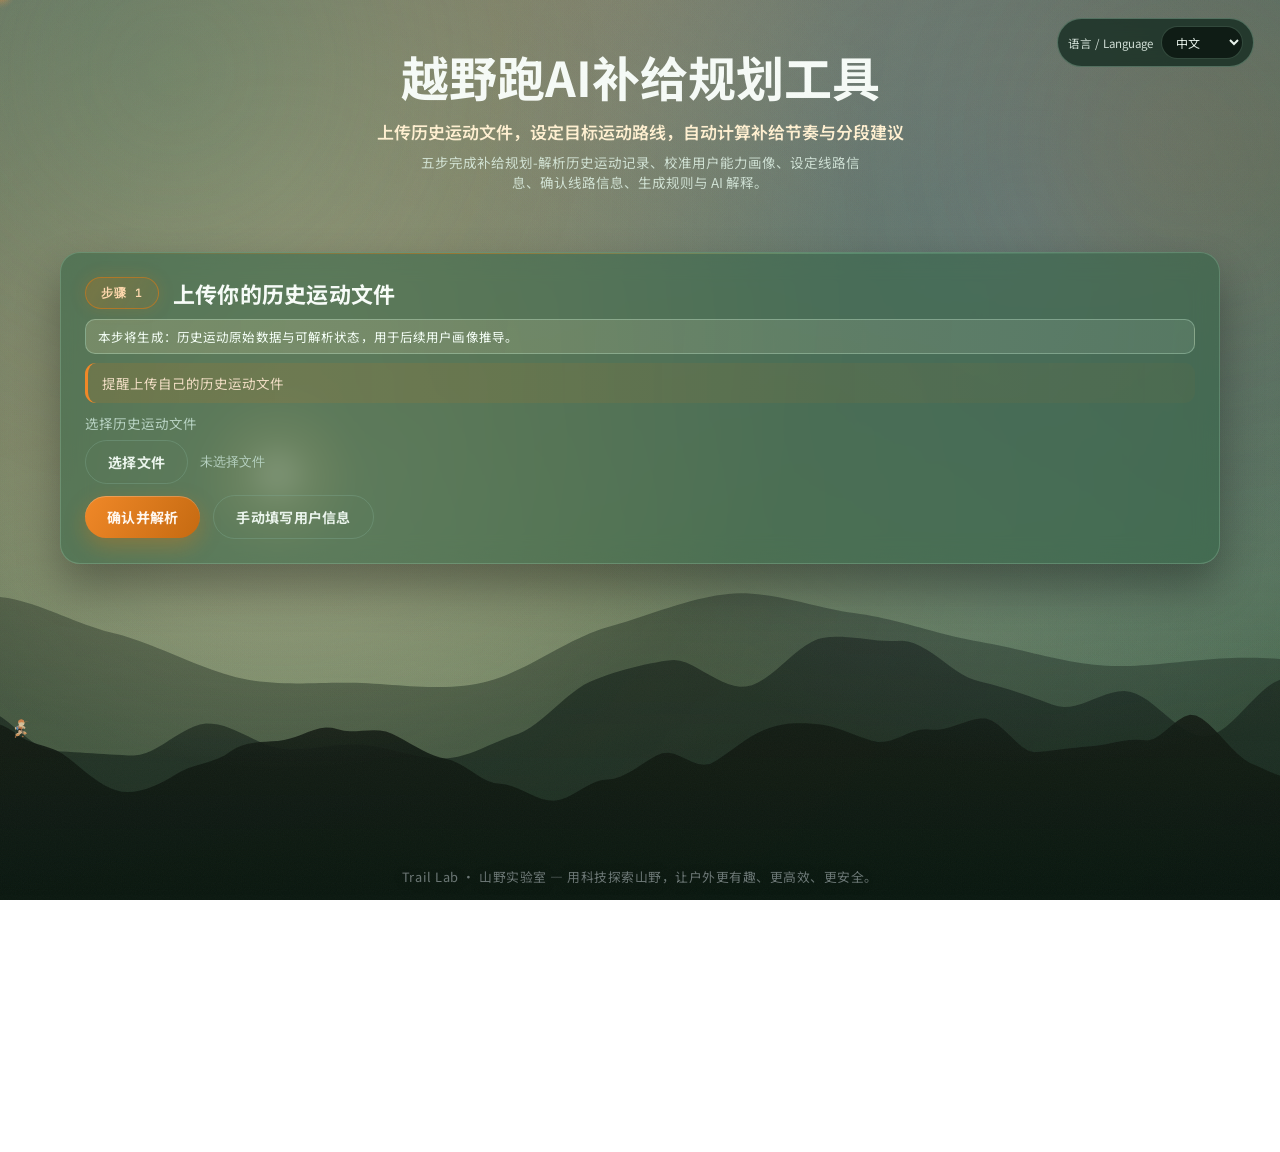
==== commit f3b966e8: "feat(web): show aid-station names as labeled markers in the step-4 chart without cluttering other da" ====
--- a/03_Code/web/index.html
+++ b/03_Code/web/index.html
@@ -217,6 +217,6 @@
     </main>
 
     <script src="./bg.js?v=20260806u"></script>
-    <script type="module" src="./app.js?v=20260807u"></script>
+    <script type="module" src="./app.js?v=20260807v"></script>
   </body>
 </html>
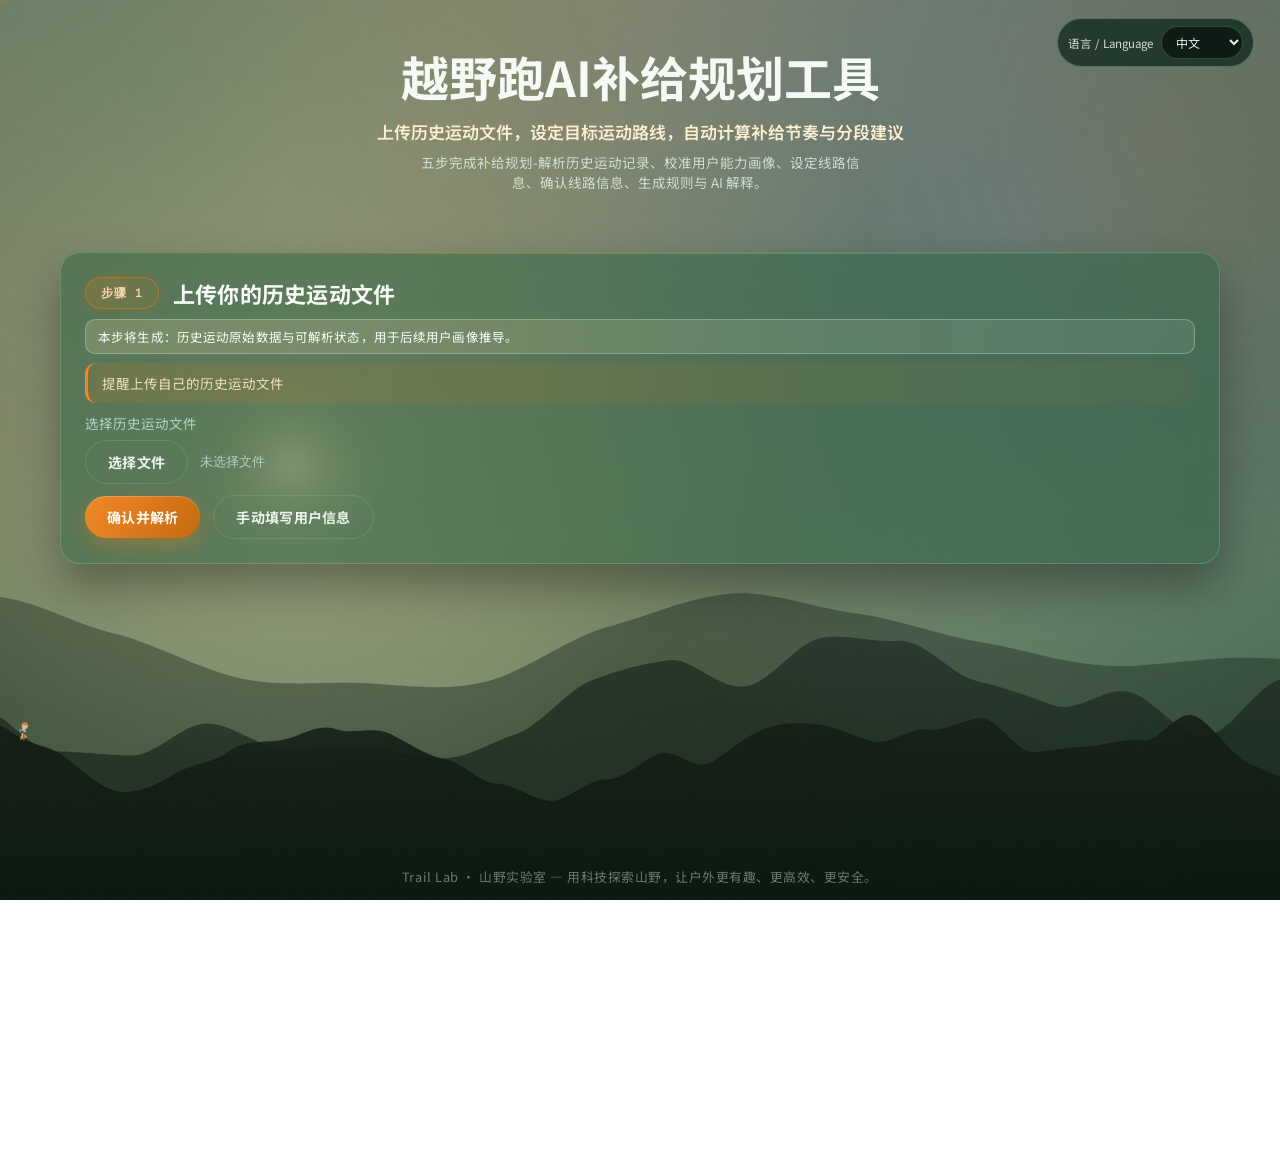
==== commit 02d50535: "feat(web): remove step-3 file-read preview info; constrain aid-station segment climbs to total ascen" ====
--- a/03_Code/web/index.html
+++ b/03_Code/web/index.html
@@ -129,7 +129,7 @@
           <div class="actions left">
             <button id="parseRaceFitBtn" type="button">读取目标路线 FIT</button>
           </div>
-          <div id="raceFitPreview" class="kv-list"></div>
+
         </div>
         <div class="subpanel">
           <h3 id="raceParamsTitle">路线参数</h3>
@@ -217,6 +217,6 @@
     </main>
 
     <script src="./bg.js?v=20260806u"></script>
-    <script type="module" src="./app.js?v=20260807v"></script>
+    <script type="module" src="./app.js?v=20260807w"></script>
   </body>
 </html>
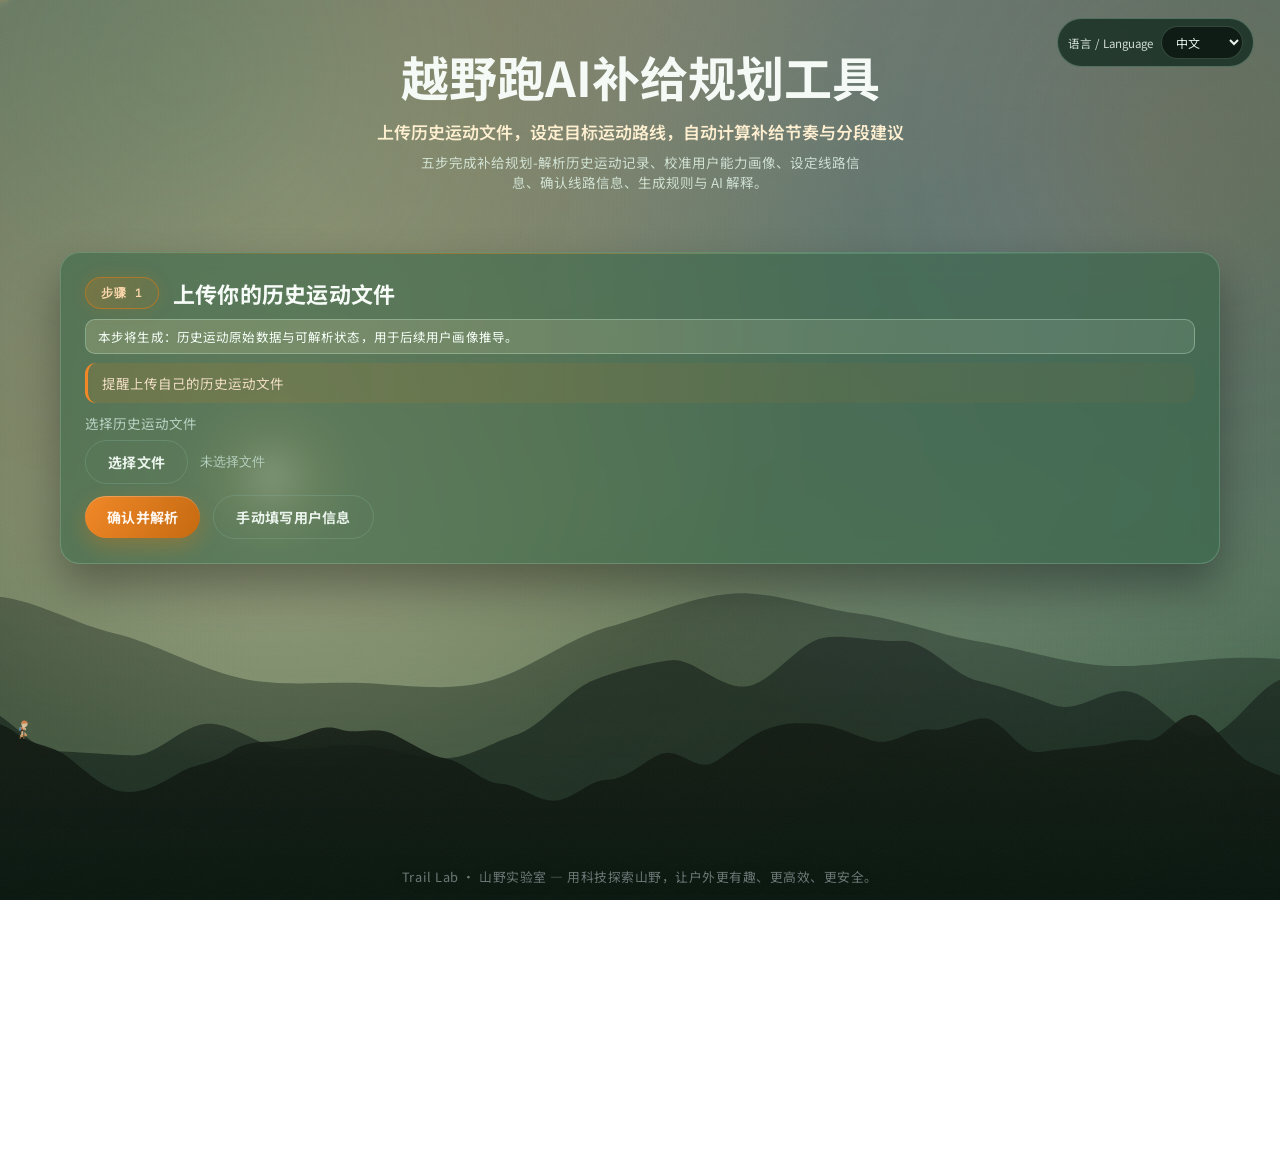
==== commit bcf6e0fc: "feat(web): narrow cutoff + widen climb/descent columns for 4-digit values; show full CP info chips (" ====
--- a/03_Code/web/index.html
+++ b/03_Code/web/index.html
@@ -217,6 +217,6 @@
     </main>
 
     <script src="./bg.js?v=20260806u"></script>
-    <script type="module" src="./app.js?v=20260807w"></script>
+    <script type="module" src="./app.js?v=20260807x"></script>
   </body>
 </html>
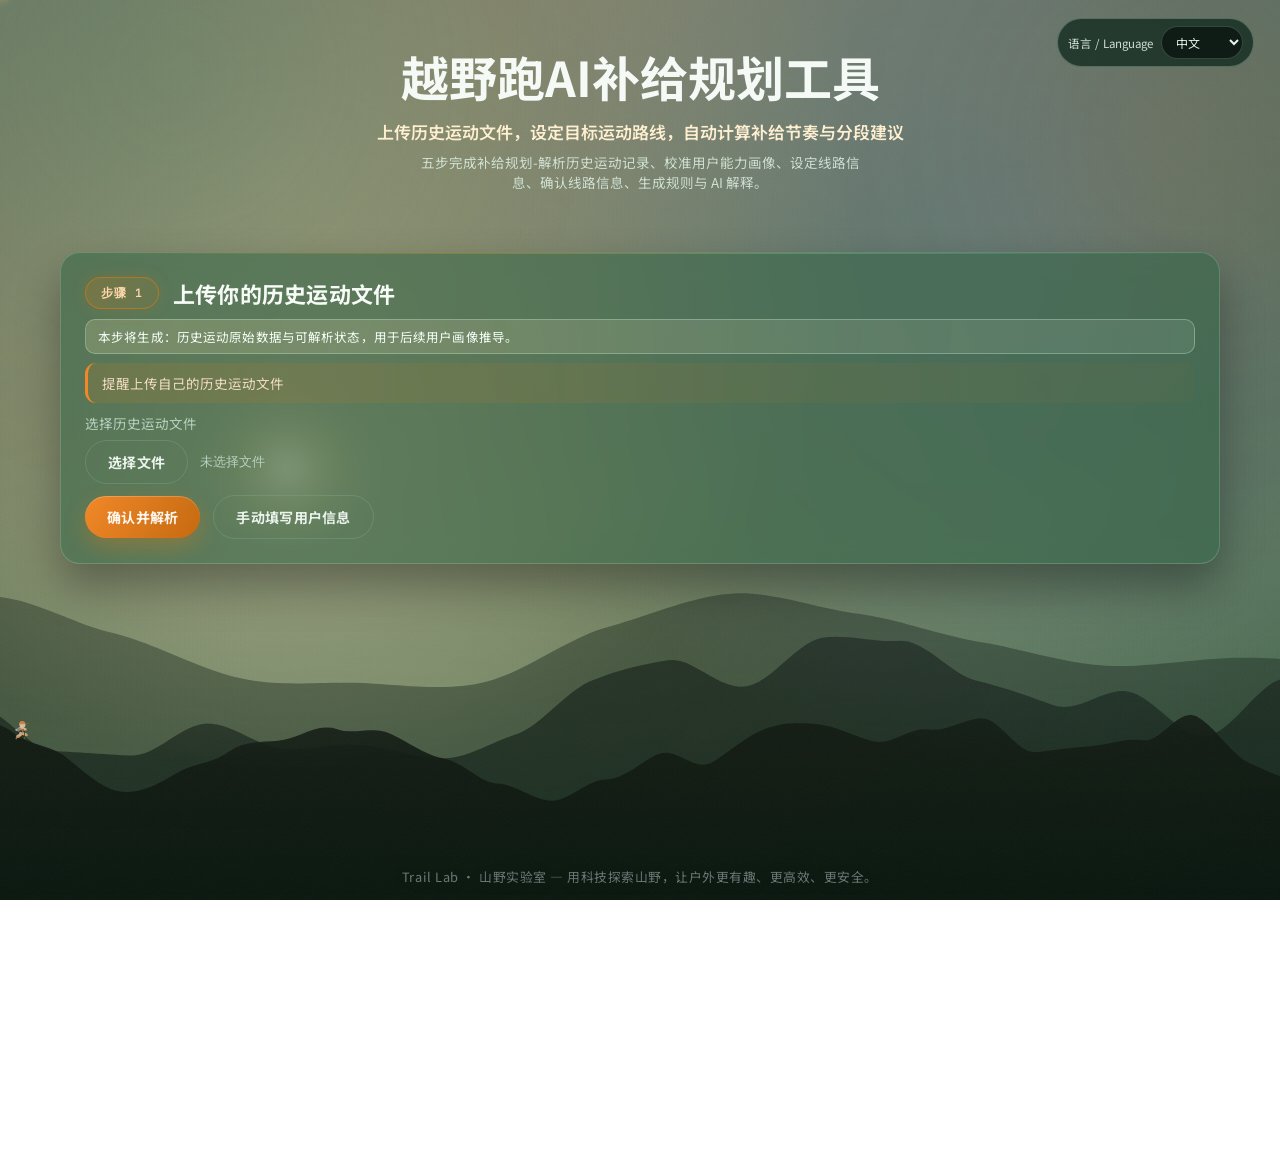
==== commit 40a87152: "feat(web): draw elevation only from climb segments (CP info is marker-only), document in hint, add C" ====
--- a/03_Code/web/index.html
+++ b/03_Code/web/index.html
@@ -217,6 +217,6 @@
     </main>
 
     <script src="./bg.js?v=20260806u"></script>
-    <script type="module" src="./app.js?v=20260807x"></script>
+    <script type="module" src="./app.js?v=20260807z"></script>
   </body>
 </html>
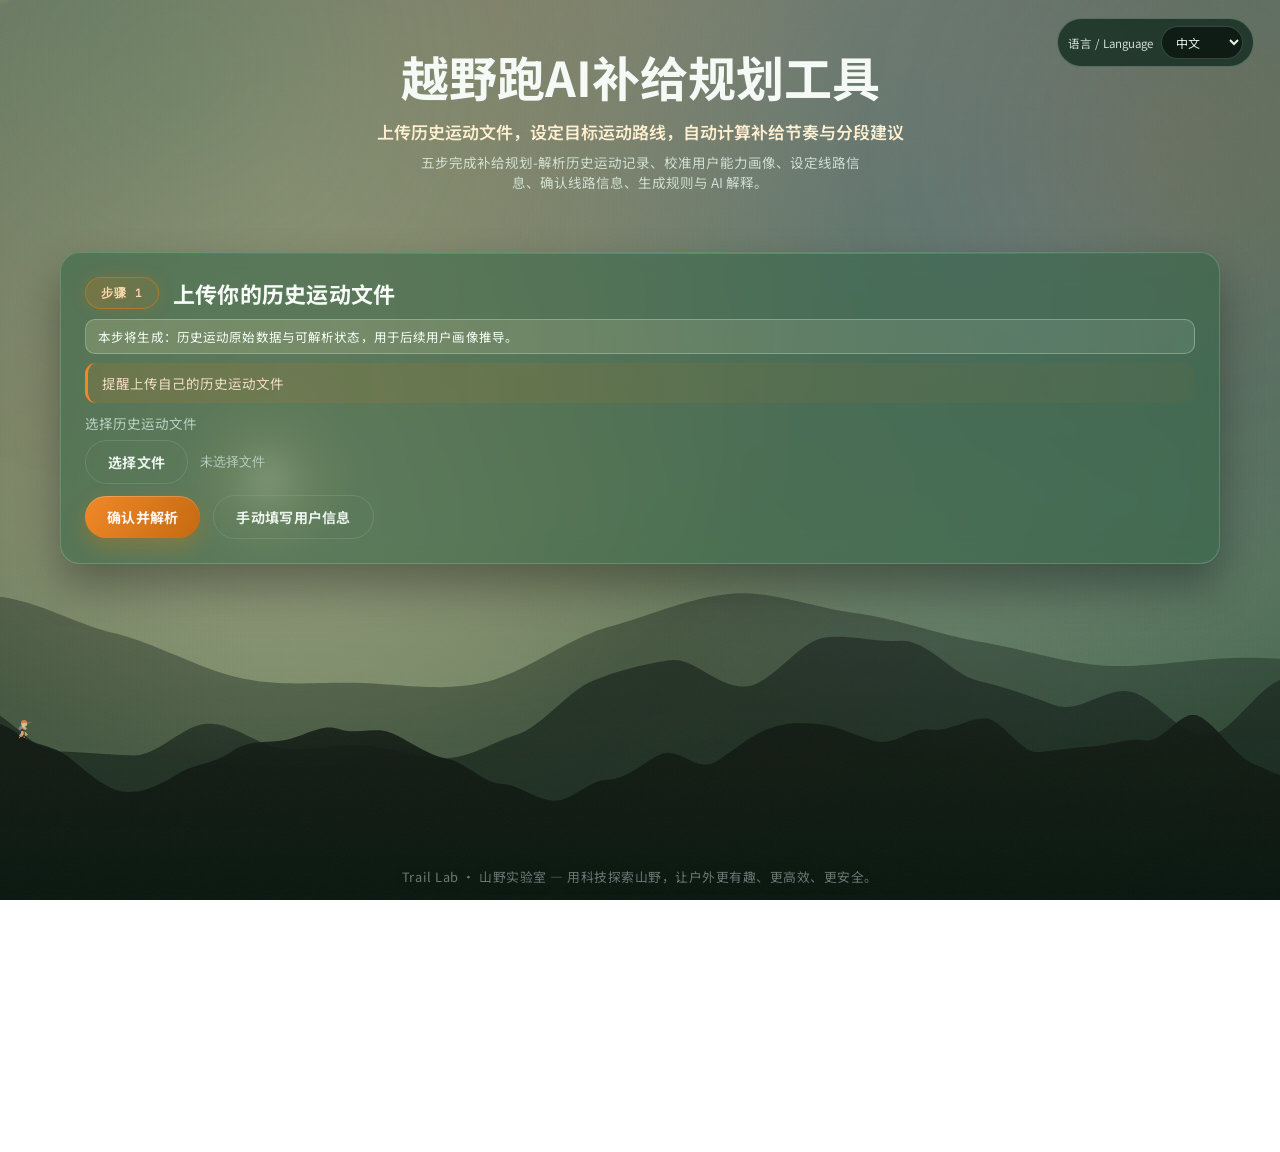
==== commit 507794e9: "feat(web): add descent segments input; make climb end the segment peak on elevation curve" ====
--- a/03_Code/web/index.html
+++ b/03_Code/web/index.html
@@ -10,7 +10,7 @@
       href="https://fonts.googleapis.com/css2?family=Sora:wght@300;400;600;700;800&family=Noto+Sans+SC:wght@300;400;500;700;900&family=JetBrains+Mono:wght@400;600&display=swap"
       rel="stylesheet"
     />
-    <link rel="stylesheet" href="./styles.css?v=20260807n" />
+    <link rel="stylesheet" href="./styles.css?v=20260807o" />
   </head>
   <body>
     <!-- 梦幻山野夜空背景层 -->
@@ -153,6 +153,7 @@
           <span id="legendLine"><i class="dot line"></i>路线海拔轮廓</span>
           <span id="legendCp"><i class="dot cp"></i>CP / 补给站</span>
           <span id="legendClimbSeg"><i class="dot climb"></i>爬坡路段</span>
+          <span id="legendDescentSeg"><i class="dot descent"></i>下降路段</span>
         </div>
         <div class="actions left">
           <button id="backStep4Btn" class="ghost-btn back-btn" type="button">返回上一步</button>
@@ -217,6 +218,6 @@
     </main>
 
     <script src="./bg.js?v=20260806u"></script>
-    <script type="module" src="./app.js?v=20260807z"></script>
+    <script type="module" src="./app.js?v=20260807aa"></script>
   </body>
 </html>
--- a/03_Code/web/styles.css
+++ b/03_Code/web/styles.css
@@ -1426,6 +1426,11 @@
   color: var(--climb);
 }
 
+.dot.descent {
+  background: var(--cp);
+  color: var(--cp);
+}
+
 /* ---------------- 输出终端 ---------------- */
 
 .outputs {
@@ -1566,6 +1571,12 @@
 #raceProfileEditor .field-row[data-row-key="climbSegments"] {
   grid-column: 2;
   grid-row: 6;
+  align-self: start;
+}
+
+#raceProfileEditor .field-row[data-row-key="descentSegments"] {
+  grid-column: 2;
+  grid-row: 7;
   align-self: start;
 }
 
@@ -1748,7 +1759,8 @@
 
   #raceProfileEditor .field-row,
   #raceProfileEditor .field-row[data-row-key="officialCp"],
-  #raceProfileEditor .field-row[data-row-key="climbSegments"] {
+  #raceProfileEditor .field-row[data-row-key="climbSegments"],
+  #raceProfileEditor .field-row[data-row-key="descentSegments"] {
     grid-column: auto;
     grid-row: auto;
   }
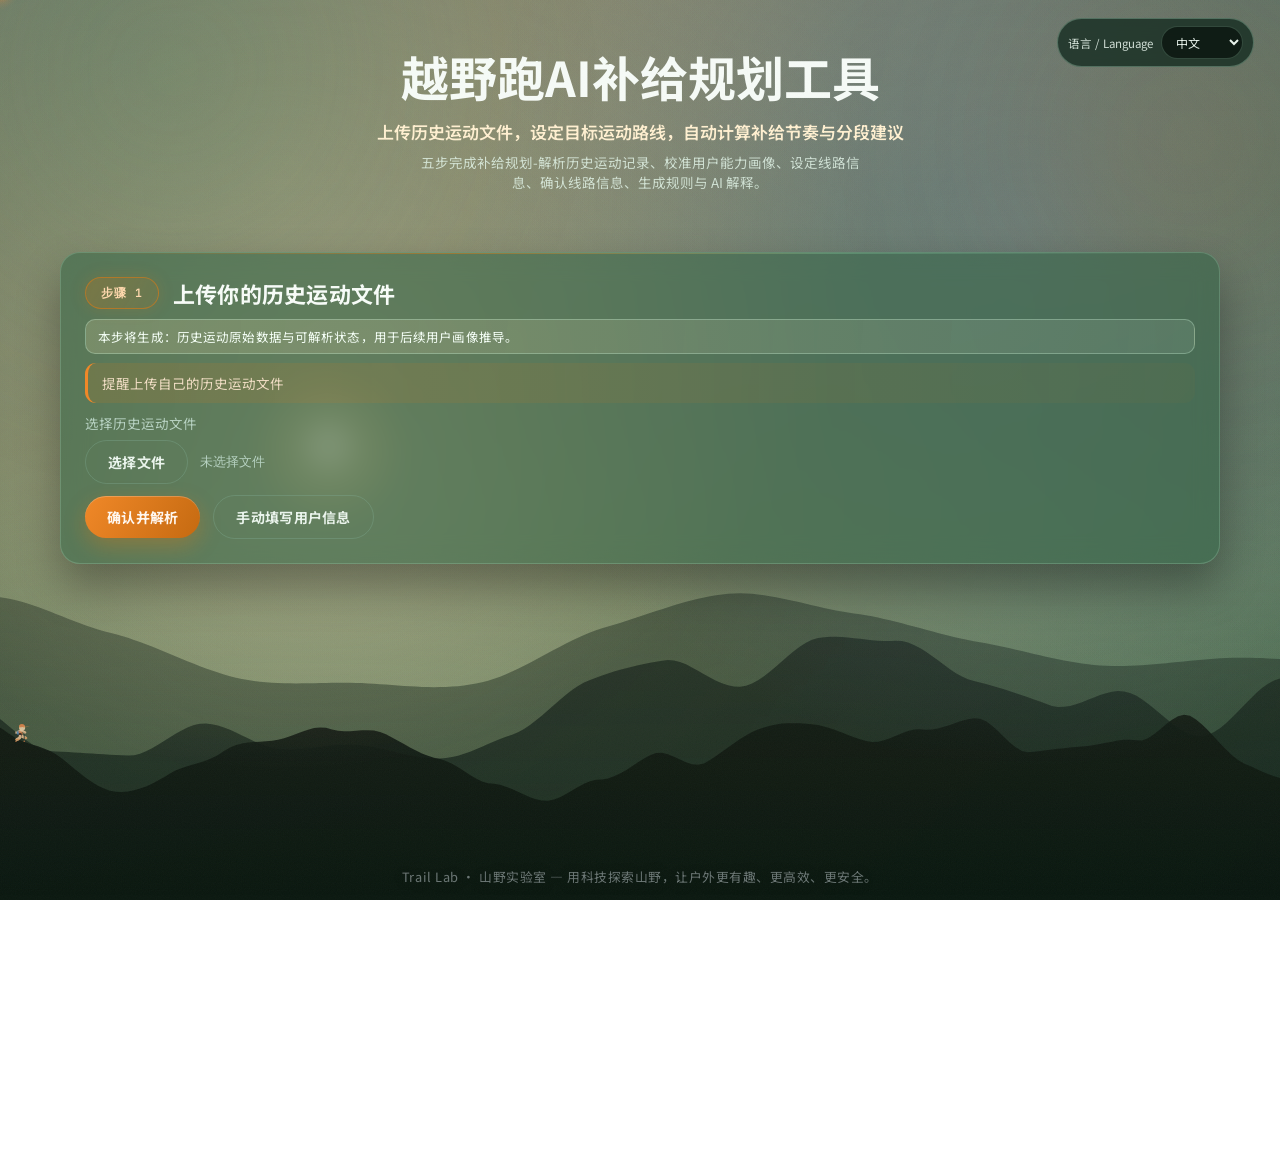
==== commit beb32146: "feat(web): merge climb/descent segments into one ordered list with configurable threshold (default 5" ====
--- a/03_Code/web/index.html
+++ b/03_Code/web/index.html
@@ -10,7 +10,7 @@
       href="https://fonts.googleapis.com/css2?family=Sora:wght@300;400;600;700;800&family=Noto+Sans+SC:wght@300;400;500;700;900&family=JetBrains+Mono:wght@400;600&display=swap"
       rel="stylesheet"
     />
-    <link rel="stylesheet" href="./styles.css?v=20260807o" />
+    <link rel="stylesheet" href="./styles.css?v=20260807p" />
   </head>
   <body>
     <!-- 梦幻山野夜空背景层 -->
@@ -218,6 +218,6 @@
     </main>
 
     <script src="./bg.js?v=20260806u"></script>
-    <script type="module" src="./app.js?v=20260807aa"></script>
+    <script type="module" src="./app.js?v=20260807ab"></script>
   </body>
 </html>
--- a/03_Code/web/styles.css
+++ b/03_Code/web/styles.css
@@ -1568,13 +1568,7 @@
   align-self: start;
 }
 
-#raceProfileEditor .field-row[data-row-key="climbSegments"] {
-  grid-column: 2;
-  grid-row: 6;
-  align-self: start;
-}
-
-#raceProfileEditor .field-row[data-row-key="descentSegments"] {
+#raceProfileEditor .field-row[data-row-key="routeSegments"] {
   grid-column: 2;
   grid-row: 7;
   align-self: start;
@@ -1759,8 +1753,7 @@
 
   #raceProfileEditor .field-row,
   #raceProfileEditor .field-row[data-row-key="officialCp"],
-  #raceProfileEditor .field-row[data-row-key="climbSegments"],
-  #raceProfileEditor .field-row[data-row-key="descentSegments"] {
+  #raceProfileEditor .field-row[data-row-key="routeSegments"] {
     grid-column: auto;
     grid-row: auto;
   }
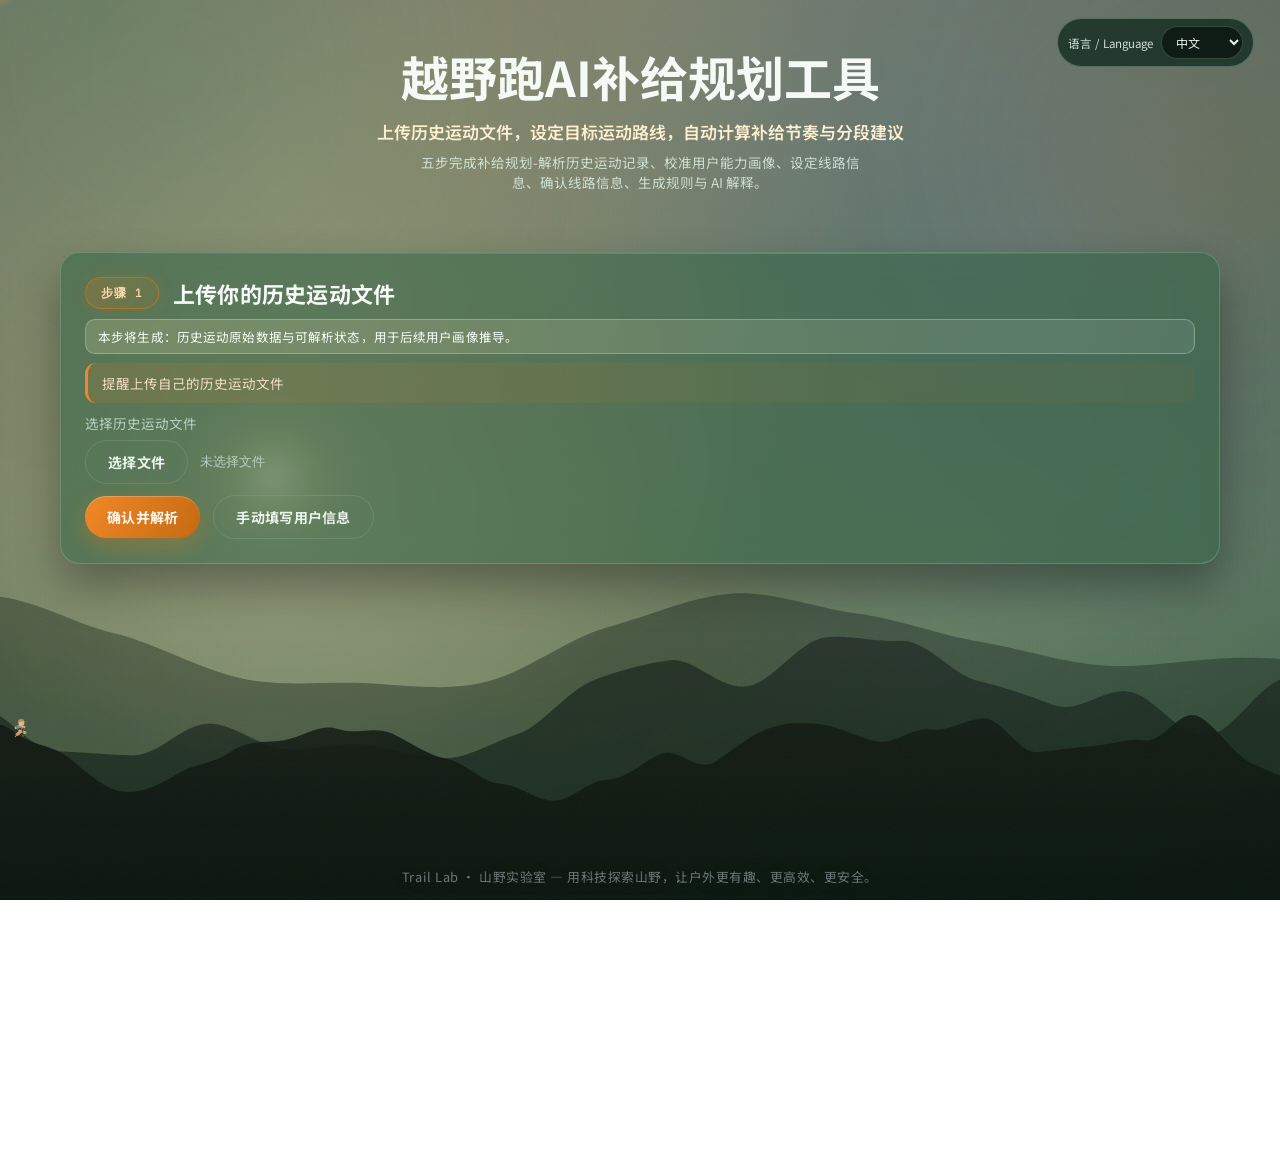
==== commit 98ed5fe5: "style(web): match step-4 chart to page theme (ember line/area, mint axes, blue CP); fix 4-digit alti" ====
--- a/03_Code/web/index.html
+++ b/03_Code/web/index.html
@@ -218,6 +218,6 @@
     </main>
 
     <script src="./bg.js?v=20260806u"></script>
-    <script type="module" src="./app.js?v=20260807ab"></script>
+    <script type="module" src="./app.js?v=20260807ac"></script>
   </body>
 </html>
